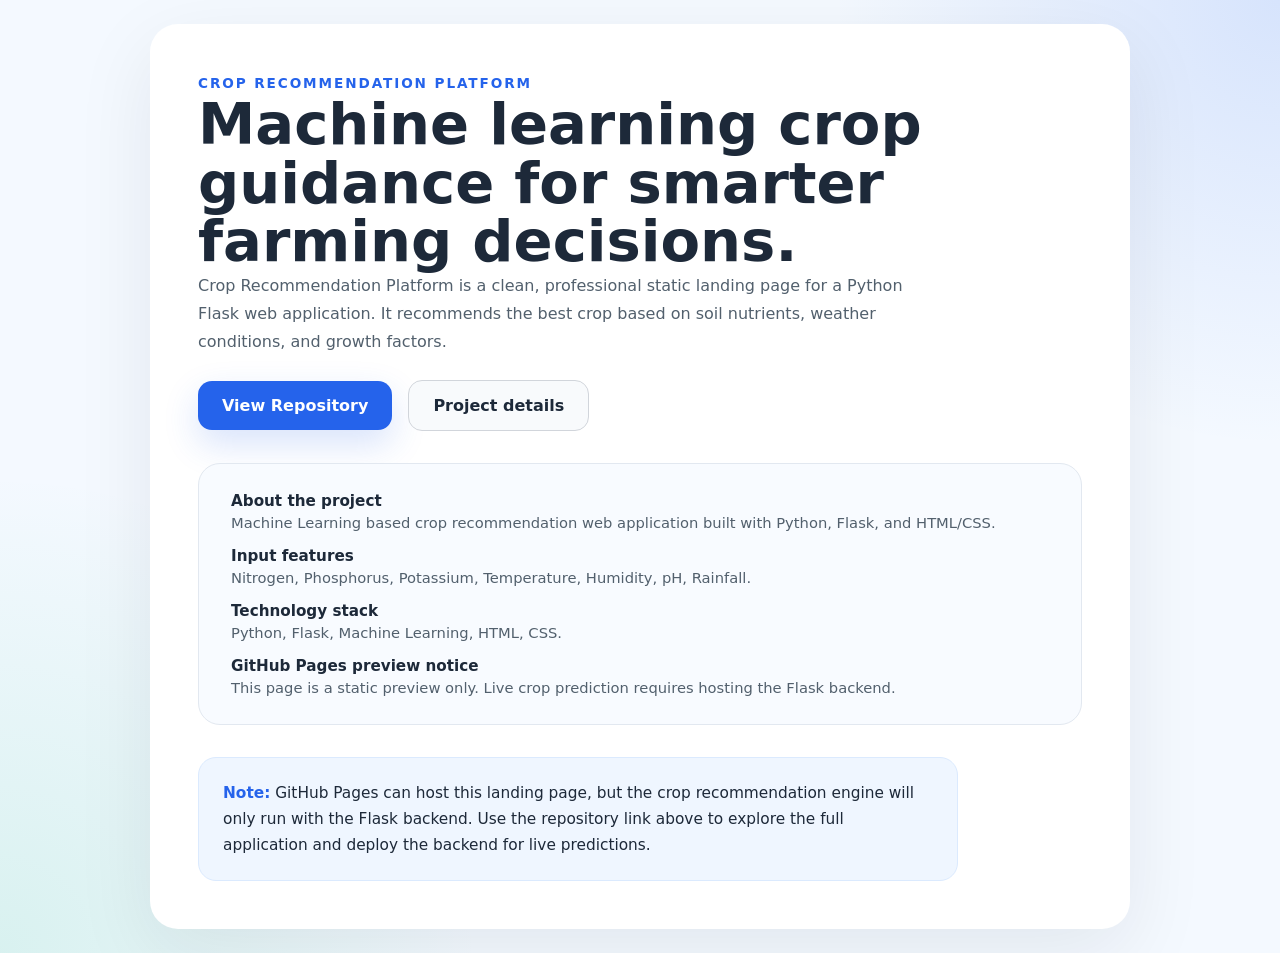
==== index.html @ d243b135 "Add GitHub Pages index page" ====
<!DOCTYPE html>
<html lang="en">
<head>
  <meta charset="UTF-8">
  <meta name="viewport" content="width=device-width, initial-scale=1.0">
  <title>Crop Recommendation Platform</title>
  <style>
    :root {
      --bg: #f4f9ff;
      --card: #ffffff;
      --text: #1d2939;
      --muted: #52606d;
      --accent: #2563eb;
      --accent-2: #10b981;
      --shadow: 0 24px 80px rgba(15, 23, 42, 0.08);
    }

    * {
      box-sizing: border-box;
      margin: 0;
      padding: 0;
    }

    body {
      font-family: Inter, system-ui, -apple-system, BlinkMacSystemFont, "Segoe UI", sans-serif;
      background: radial-gradient(circle at top right, rgba(37, 99, 235, 0.14), transparent 28%),
                  radial-gradient(circle at bottom left, rgba(16, 185, 129, 0.12), transparent 30%),
                  var(--bg);
      color: var(--text);
      min-height: 100vh;
      display: flex;
      align-items: center;
      justify-content: center;
      padding: 24px;
    }

    .container {
      width: min(100%, 980px);
      background: var(--card);
      border-radius: 28px;
      box-shadow: var(--shadow);
      padding: 48px;
      display: grid;
      gap: 32px;
    }

    .hero {
      display: grid;
      gap: 24px;
    }

    .hero h1 {
      font-size: clamp(2.5rem, 5vw, 3.6rem);
      line-height: 1.02;
    }

    .hero p {
      max-width: 740px;
      line-height: 1.75;
      color: var(--muted);
      font-size: 1rem;
    }

    .meta {
      display: grid;
      gap: 16px;
      padding: 28px 32px;
      background: #f8fbff;
      border: 1px solid #e2e8f0;
      border-radius: 22px;
    }

    .meta-item {
      display: grid;
      gap: 4px;
    }

    .meta-item strong {
      color: var(--text);
      font-size: 0.95rem;
    }

    .meta-item span {
      color: var(--muted);
      font-size: 0.92rem;
    }

    .buttons {
      display: flex;
      flex-wrap: wrap;
      gap: 16px;
      align-items: center;
    }

    .button,
    .button-secondary {
      display: inline-flex;
      align-items: center;
      justify-content: center;
      text-decoration: none;
      border-radius: 14px;
      border: none;
      padding: 15px 24px;
      font-weight: 600;
      transition: transform 0.2s ease, box-shadow 0.2s ease, background-color 0.2s ease;
    }

    .button {
      background: var(--accent);
      color: #fff;
      box-shadow: 0 14px 35px rgba(37, 99, 235, 0.18);
    }

    .button:hover {
      transform: translateY(-1px);
      background: #1d4ed8;
    }

    .button-secondary {
      background: #f8fafc;
      color: var(--text);
      border: 1px solid #d1d5db;
    }

    .button-secondary:hover {
      background: #eef2ff;
    }

    .note {
      max-width: 760px;
      padding: 22px 24px;
      border-radius: 18px;
      background: #eff6ff;
      border: 1px solid #dbeafe;
      color: var(--text);
      font-size: 0.96rem;
      line-height: 1.7;
    }

    .highlight {
      color: var(--accent);
      font-weight: 700;
    }

    @media (max-width: 720px) {
      .container {
        padding: 32px;
      }

      .meta {
        padding: 24px;
      }

      .buttons {
        flex-direction: column;
        align-items: stretch;
      }
    }
  </style>
</head>
<body>
  <main class="container">
    <section class="hero">
      <div>
        <p style="color: var(--accent); font-weight: 700; letter-spacing: 0.14em; text-transform: uppercase; font-size: 0.85rem;">Crop Recommendation Platform</p>
        <h1>Machine learning crop guidance for smarter farming decisions.</h1>
        <p>Crop Recommendation Platform is a clean, professional static landing page for a Python Flask web application. It recommends the best crop based on soil nutrients, weather conditions, and growth factors.</p>
      </div>
      <div class="buttons">
        <a class="button" href="https://github.com/Mohithsriram001/crop-recommendation-platform" target="_blank" rel="noreferrer">View Repository</a>
        <a class="button-secondary" href="#details">Project details</a>
      </div>
    </section>

    <section id="details" class="meta">
      <div class="meta-item">
        <strong>About the project</strong>
        <span>Machine Learning based crop recommendation web application built with Python, Flask, and HTML/CSS.</span>
      </div>
      <div class="meta-item">
        <strong>Input features</strong>
        <span>Nitrogen, Phosphorus, Potassium, Temperature, Humidity, pH, Rainfall.</span>
      </div>
      <div class="meta-item">
        <strong>Technology stack</strong>
        <span>Python, Flask, Machine Learning, HTML, CSS.</span>
      </div>
      <div class="meta-item">
        <strong>GitHub Pages preview notice</strong>
        <span>This page is a static preview only. Live crop prediction requires hosting the Flask backend.</span>
      </div>
    </section>

    <section class="note">
      <p><span class="highlight">Note:</span> GitHub Pages can host this landing page, but the crop recommendation engine will only run with the Flask backend. Use the repository link above to explore the full application and deploy the backend for live predictions.</p>
    </section>
  </main>
</body>
</html>
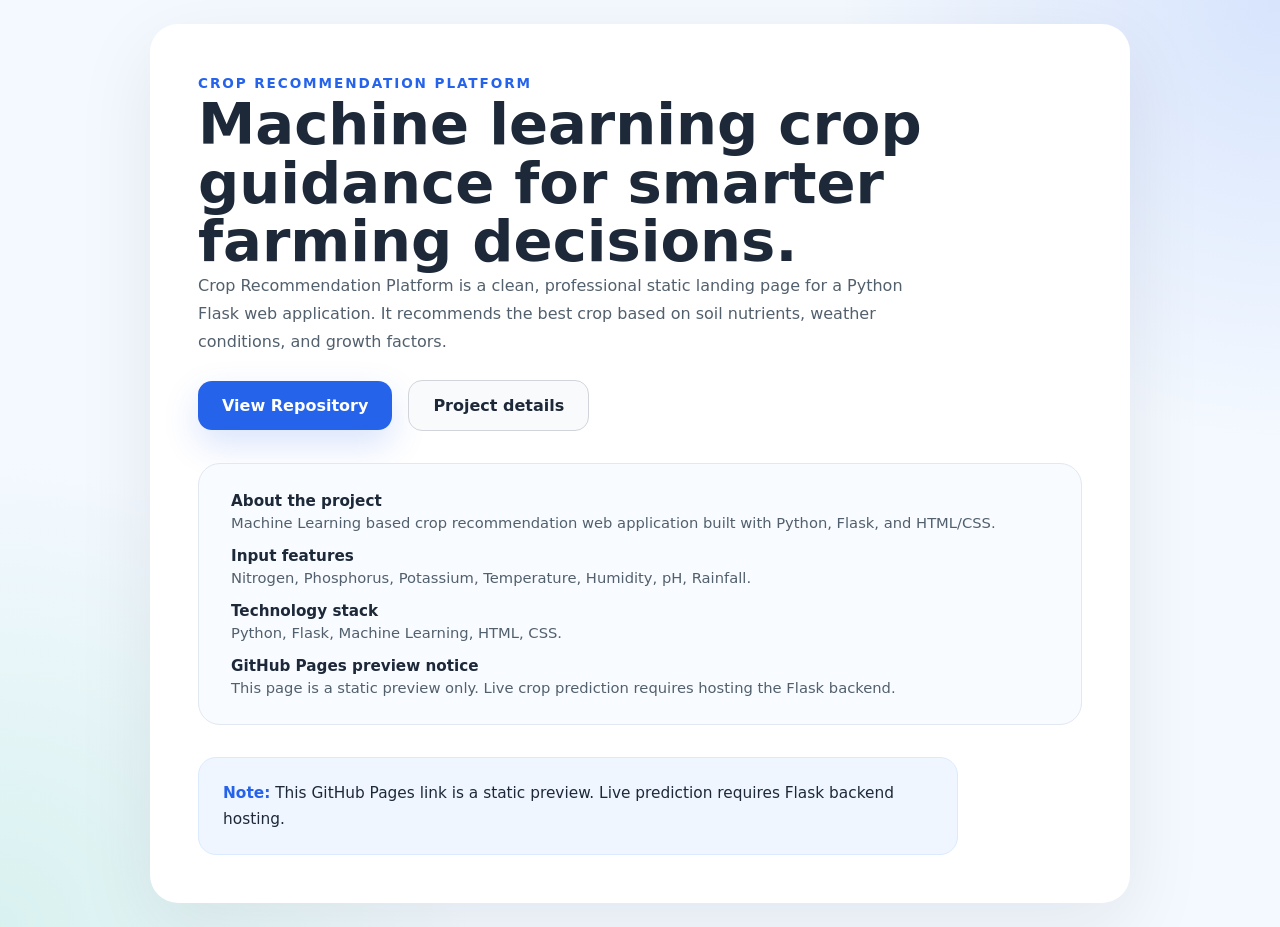
==== commit 8d629fd5: "Show original project UI on GitHub Pages" ====
--- a/index.html
+++ b/index.html
@@ -192,7 +192,7 @@
     </section>
 
     <section class="note">
-      <p><span class="highlight">Note:</span> GitHub Pages can host this landing page, but the crop recommendation engine will only run with the Flask backend. Use the repository link above to explore the full application and deploy the backend for live predictions.</p>
+      <p><span class="highlight">Note:</span> This GitHub Pages link is a static preview. Live prediction requires Flask backend hosting.</p>
     </section>
   </main>
 </body>
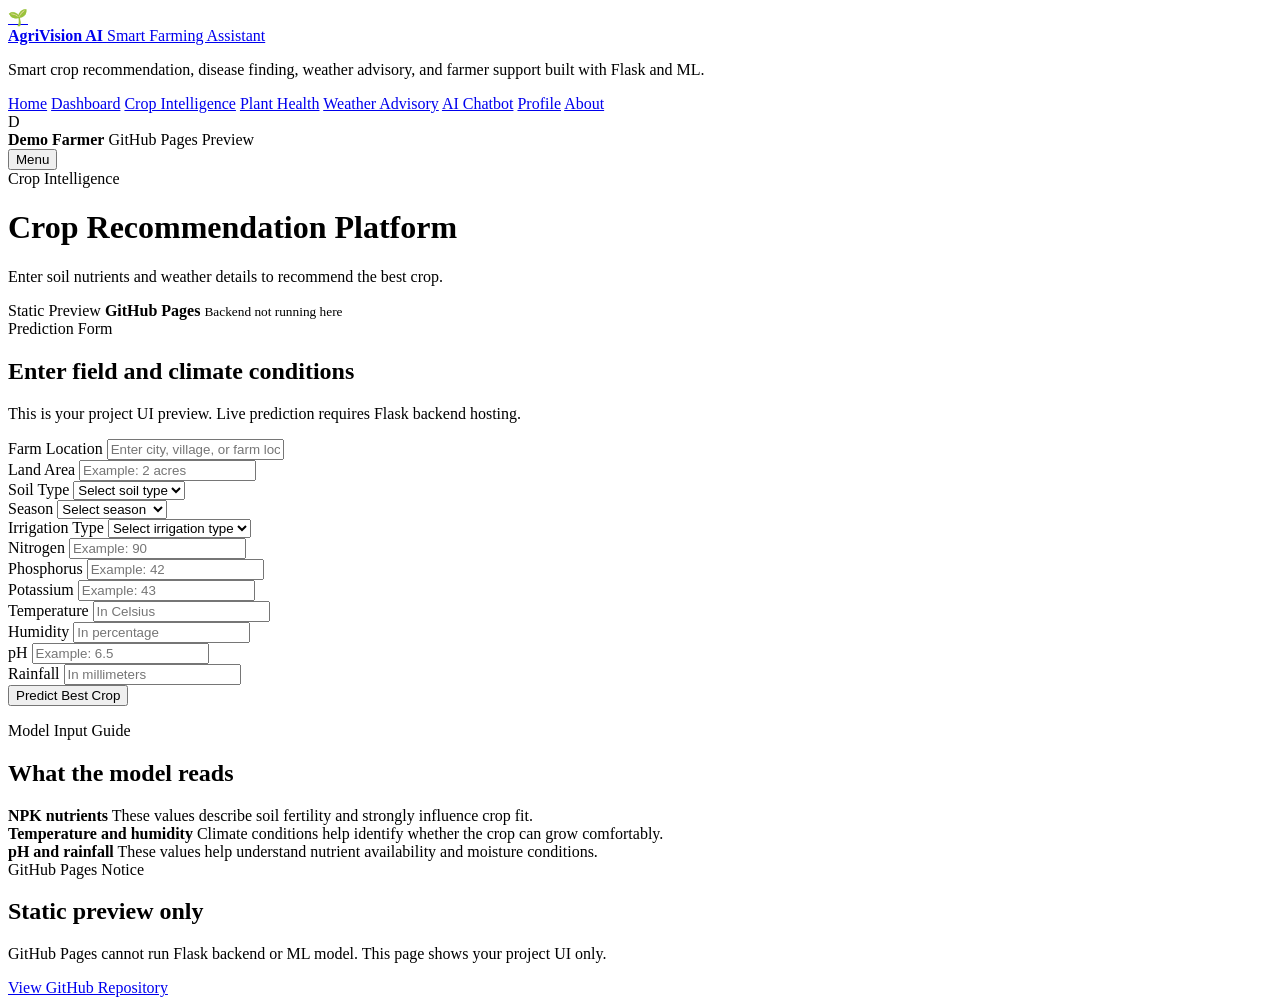
==== commit fbecb334: "Replace landing page with project UI" ====
--- a/index.html
+++ b/index.html
@@ -1,199 +1,221 @@
 <!DOCTYPE html>
 <html lang="en">
 <head>
-  <meta charset="UTF-8">
-  <meta name="viewport" content="width=device-width, initial-scale=1.0">
-  <title>Crop Recommendation Platform</title>
-  <style>
-    :root {
-      --bg: #f4f9ff;
-      --card: #ffffff;
-      --text: #1d2939;
-      --muted: #52606d;
-      --accent: #2563eb;
-      --accent-2: #10b981;
-      --shadow: 0 24px 80px rgba(15, 23, 42, 0.08);
+  <meta charset="UTF-8" />
+  <meta name="viewport" content="width=device-width, initial-scale=1.0" />
+  <title>AgriVision AI | Crop Recommendation Platform</title>
+  <link rel="stylesheet" href="static/style.css" />
+</head>
+
+<body class="page-crop_intelligence">
+  <div class="ambient-orb orb-one"></div>
+  <div class="ambient-orb orb-two"></div>
+
+  <div class="app-shell">
+    <aside class="sidebar" id="appSidebar">
+      <a class="brand" href="#">
+        <div class="brand-mark">🌱</div>
+        <div>
+          <strong>AgriVision AI</strong>
+          <span>Smart Farming Assistant</span>
+        </div>
+      </a>
+
+      <p class="brand-copy">
+        Smart crop recommendation, disease finding, weather advisory, and farmer support built with Flask and ML.
+      </p>
+
+      <nav class="nav-list">
+        <a href="#" class="nav-link">Home</a>
+        <a href="#" class="nav-link">Dashboard</a>
+        <a href="#" class="nav-link is-active">Crop Intelligence</a>
+        <a href="#" class="nav-link">Plant Health</a>
+        <a href="#" class="nav-link">Weather Advisory</a>
+        <a href="#" class="nav-link">AI Chatbot</a>
+        <a href="#" class="nav-link">Profile</a>
+        <a href="#" class="nav-link">About</a>
+      </nav>
+
+      <div class="sidebar-footer">
+        <div class="mini-profile">
+          <div class="mini-avatar">D</div>
+          <div>
+            <strong>Demo Farmer</strong>
+            <span>GitHub Pages Preview</span>
+          </div>
+        </div>
+      </div>
+    </aside>
+
+    <main class="main-panel">
+      <header class="topbar">
+        <button type="button" class="menu-toggle" data-menu-toggle>Menu</button>
+
+        <div class="page-intro">
+          <span class="eyebrow">Crop Intelligence</span>
+          <h1>Crop Recommendation Platform</h1>
+          <p>Enter soil nutrients and weather details to recommend the best crop.</p>
+        </div>
+
+        <div class="topbar-meta">
+          <span class="status-pill">Static Preview</span>
+          <strong>GitHub Pages</strong>
+          <small>Backend not running here</small>
+        </div>
+      </header>
+
+      <section class="page-content">
+        <section class="two-column crop-layout">
+          <div class="glass-card form-shell">
+            <div class="section-heading">
+              <span class="section-tag">Prediction Form</span>
+              <h2>Enter field and climate conditions</h2>
+              <p>This is your project UI preview. Live prediction requires Flask backend hosting.</p>
+            </div>
+
+            <form class="smart-form" onsubmit="showPreviewMessage(event)">
+              <div class="form-grid form-grid-two">
+                <div class="input-group">
+                  <label for="location">Farm Location</label>
+                  <input id="location" type="text" placeholder="Enter city, village, or farm location" required />
+                </div>
+
+                <div class="input-group">
+                  <label for="land_area">Land Area</label>
+                  <input id="land_area" type="text" placeholder="Example: 2 acres" required />
+                </div>
+
+                <div class="input-group">
+                  <label for="soil_type">Soil Type</label>
+                  <select id="soil_type" required>
+                    <option value="">Select soil type</option>
+                    <option>Black Soil</option>
+                    <option>Red Soil</option>
+                    <option>Alluvial Soil</option>
+                    <option>Clay Soil</option>
+                    <option>Sandy Soil</option>
+                    <option>Loamy Soil</option>
+                  </select>
+                </div>
+
+                <div class="input-group">
+                  <label for="season">Season</label>
+                  <select id="season" required>
+                    <option value="">Select season</option>
+                    <option>Kharif</option>
+                    <option>Rabi</option>
+                    <option>Zaid / Summer</option>
+                    <option>Winter</option>
+                    <option>Rainy</option>
+                    <option>All Season</option>
+                  </select>
+                </div>
+
+                <div class="input-group form-grid-full">
+                  <label for="irrigation">Irrigation Type</label>
+                  <select id="irrigation" required>
+                    <option value="">Select irrigation type</option>
+                    <option>Rainfed</option>
+                    <option>Borewell</option>
+                    <option>Canal Irrigation</option>
+                    <option>Drip Irrigation</option>
+                    <option>Sprinkler Irrigation</option>
+                  </select>
+                </div>
+
+                <div class="input-group">
+                  <label for="nitrogen">Nitrogen</label>
+                  <input id="nitrogen" type="number" placeholder="Example: 90" required />
+                </div>
+
+                <div class="input-group">
+                  <label for="phosphorus">Phosphorus</label>
+                  <input id="phosphorus" type="number" placeholder="Example: 42" required />
+                </div>
+
+                <div class="input-group">
+                  <label for="potassium">Potassium</label>
+                  <input id="potassium" type="number" placeholder="Example: 43" required />
+                </div>
+
+                <div class="input-group">
+                  <label for="temperature">Temperature</label>
+                  <input id="temperature" type="number" placeholder="In Celsius" required />
+                </div>
+
+                <div class="input-group">
+                  <label for="humidity">Humidity</label>
+                  <input id="humidity" type="number" placeholder="In percentage" required />
+                </div>
+
+                <div class="input-group">
+                  <label for="ph">pH</label>
+                  <input id="ph" type="number" placeholder="Example: 6.5" required />
+                </div>
+
+                <div class="input-group form-grid-full">
+                  <label for="rainfall">Rainfall</label>
+                  <input id="rainfall" type="number" placeholder="In millimeters" required />
+                </div>
+              </div>
+
+              <button class="btn btn-block" type="submit">Predict Best Crop</button>
+
+              <p id="previewMessage" style="margin-top: 15px; font-weight: 700; color: #12502d;"></p>
+            </form>
+          </div>
+
+          <div class="side-stack">
+            <div class="glass-card">
+              <div class="section-heading">
+                <span class="section-tag">Model Input Guide</span>
+                <h2>What the model reads</h2>
+              </div>
+
+              <div class="clean-list">
+                <div class="list-row">
+                  <strong>NPK nutrients</strong>
+                  <span>These values describe soil fertility and strongly influence crop fit.</span>
+                </div>
+
+                <div class="list-row">
+                  <strong>Temperature and humidity</strong>
+                  <span>Climate conditions help identify whether the crop can grow comfortably.</span>
+                </div>
+
+                <div class="list-row">
+                  <strong>pH and rainfall</strong>
+                  <span>These values help understand nutrient availability and moisture conditions.</span>
+                </div>
+              </div>
+            </div>
+
+            <div class="glass-card">
+              <div class="section-heading">
+                <span class="section-tag">GitHub Pages Notice</span>
+                <h2>Static preview only</h2>
+                <p>
+                  GitHub Pages cannot run Flask backend or ML model.
+                  This page shows your project UI only.
+                </p>
+              </div>
+
+              <a class="btn btn-block" href="https://github.com/Mohithsriram001/crop-recommendation-platform" target="_blank">
+                View GitHub Repository
+              </a>
+            </div>
+          </div>
+        </section>
+      </section>
+    </main>
+  </div>
+
+  <script>
+    function showPreviewMessage(event) {
+      event.preventDefault();
+      document.getElementById("previewMessage").innerText =
+        "This is GitHub Pages static preview. Live prediction needs Flask backend hosting.";
     }
-
-    * {
-      box-sizing: border-box;
-      margin: 0;
-      padding: 0;
-    }
-
-    body {
-      font-family: Inter, system-ui, -apple-system, BlinkMacSystemFont, "Segoe UI", sans-serif;
-      background: radial-gradient(circle at top right, rgba(37, 99, 235, 0.14), transparent 28%),
-                  radial-gradient(circle at bottom left, rgba(16, 185, 129, 0.12), transparent 30%),
-                  var(--bg);
-      color: var(--text);
-      min-height: 100vh;
-      display: flex;
-      align-items: center;
-      justify-content: center;
-      padding: 24px;
-    }
-
-    .container {
-      width: min(100%, 980px);
-      background: var(--card);
-      border-radius: 28px;
-      box-shadow: var(--shadow);
-      padding: 48px;
-      display: grid;
-      gap: 32px;
-    }
-
-    .hero {
-      display: grid;
-      gap: 24px;
-    }
-
-    .hero h1 {
-      font-size: clamp(2.5rem, 5vw, 3.6rem);
-      line-height: 1.02;
-    }
-
-    .hero p {
-      max-width: 740px;
-      line-height: 1.75;
-      color: var(--muted);
-      font-size: 1rem;
-    }
-
-    .meta {
-      display: grid;
-      gap: 16px;
-      padding: 28px 32px;
-      background: #f8fbff;
-      border: 1px solid #e2e8f0;
-      border-radius: 22px;
-    }
-
-    .meta-item {
-      display: grid;
-      gap: 4px;
-    }
-
-    .meta-item strong {
-      color: var(--text);
-      font-size: 0.95rem;
-    }
-
-    .meta-item span {
-      color: var(--muted);
-      font-size: 0.92rem;
-    }
-
-    .buttons {
-      display: flex;
-      flex-wrap: wrap;
-      gap: 16px;
-      align-items: center;
-    }
-
-    .button,
-    .button-secondary {
-      display: inline-flex;
-      align-items: center;
-      justify-content: center;
-      text-decoration: none;
-      border-radius: 14px;
-      border: none;
-      padding: 15px 24px;
-      font-weight: 600;
-      transition: transform 0.2s ease, box-shadow 0.2s ease, background-color 0.2s ease;
-    }
-
-    .button {
-      background: var(--accent);
-      color: #fff;
-      box-shadow: 0 14px 35px rgba(37, 99, 235, 0.18);
-    }
-
-    .button:hover {
-      transform: translateY(-1px);
-      background: #1d4ed8;
-    }
-
-    .button-secondary {
-      background: #f8fafc;
-      color: var(--text);
-      border: 1px solid #d1d5db;
-    }
-
-    .button-secondary:hover {
-      background: #eef2ff;
-    }
-
-    .note {
-      max-width: 760px;
-      padding: 22px 24px;
-      border-radius: 18px;
-      background: #eff6ff;
-      border: 1px solid #dbeafe;
-      color: var(--text);
-      font-size: 0.96rem;
-      line-height: 1.7;
-    }
-
-    .highlight {
-      color: var(--accent);
-      font-weight: 700;
-    }
-
-    @media (max-width: 720px) {
-      .container {
-        padding: 32px;
-      }
-
-      .meta {
-        padding: 24px;
-      }
-
-      .buttons {
-        flex-direction: column;
-        align-items: stretch;
-      }
-    }
-  </style>
-</head>
-<body>
-  <main class="container">
-    <section class="hero">
-      <div>
-        <p style="color: var(--accent); font-weight: 700; letter-spacing: 0.14em; text-transform: uppercase; font-size: 0.85rem;">Crop Recommendation Platform</p>
-        <h1>Machine learning crop guidance for smarter farming decisions.</h1>
-        <p>Crop Recommendation Platform is a clean, professional static landing page for a Python Flask web application. It recommends the best crop based on soil nutrients, weather conditions, and growth factors.</p>
-      </div>
-      <div class="buttons">
-        <a class="button" href="https://github.com/Mohithsriram001/crop-recommendation-platform" target="_blank" rel="noreferrer">View Repository</a>
-        <a class="button-secondary" href="#details">Project details</a>
-      </div>
-    </section>
-
-    <section id="details" class="meta">
-      <div class="meta-item">
-        <strong>About the project</strong>
-        <span>Machine Learning based crop recommendation web application built with Python, Flask, and HTML/CSS.</span>
-      </div>
-      <div class="meta-item">
-        <strong>Input features</strong>
-        <span>Nitrogen, Phosphorus, Potassium, Temperature, Humidity, pH, Rainfall.</span>
-      </div>
-      <div class="meta-item">
-        <strong>Technology stack</strong>
-        <span>Python, Flask, Machine Learning, HTML, CSS.</span>
-      </div>
-      <div class="meta-item">
-        <strong>GitHub Pages preview notice</strong>
-        <span>This page is a static preview only. Live crop prediction requires hosting the Flask backend.</span>
-      </div>
-    </section>
-
-    <section class="note">
-      <p><span class="highlight">Note:</span> This GitHub Pages link is a static preview. Live prediction requires Flask backend hosting.</p>
-    </section>
-  </main>
+  </script>
 </body>
-</html>
+</html>
